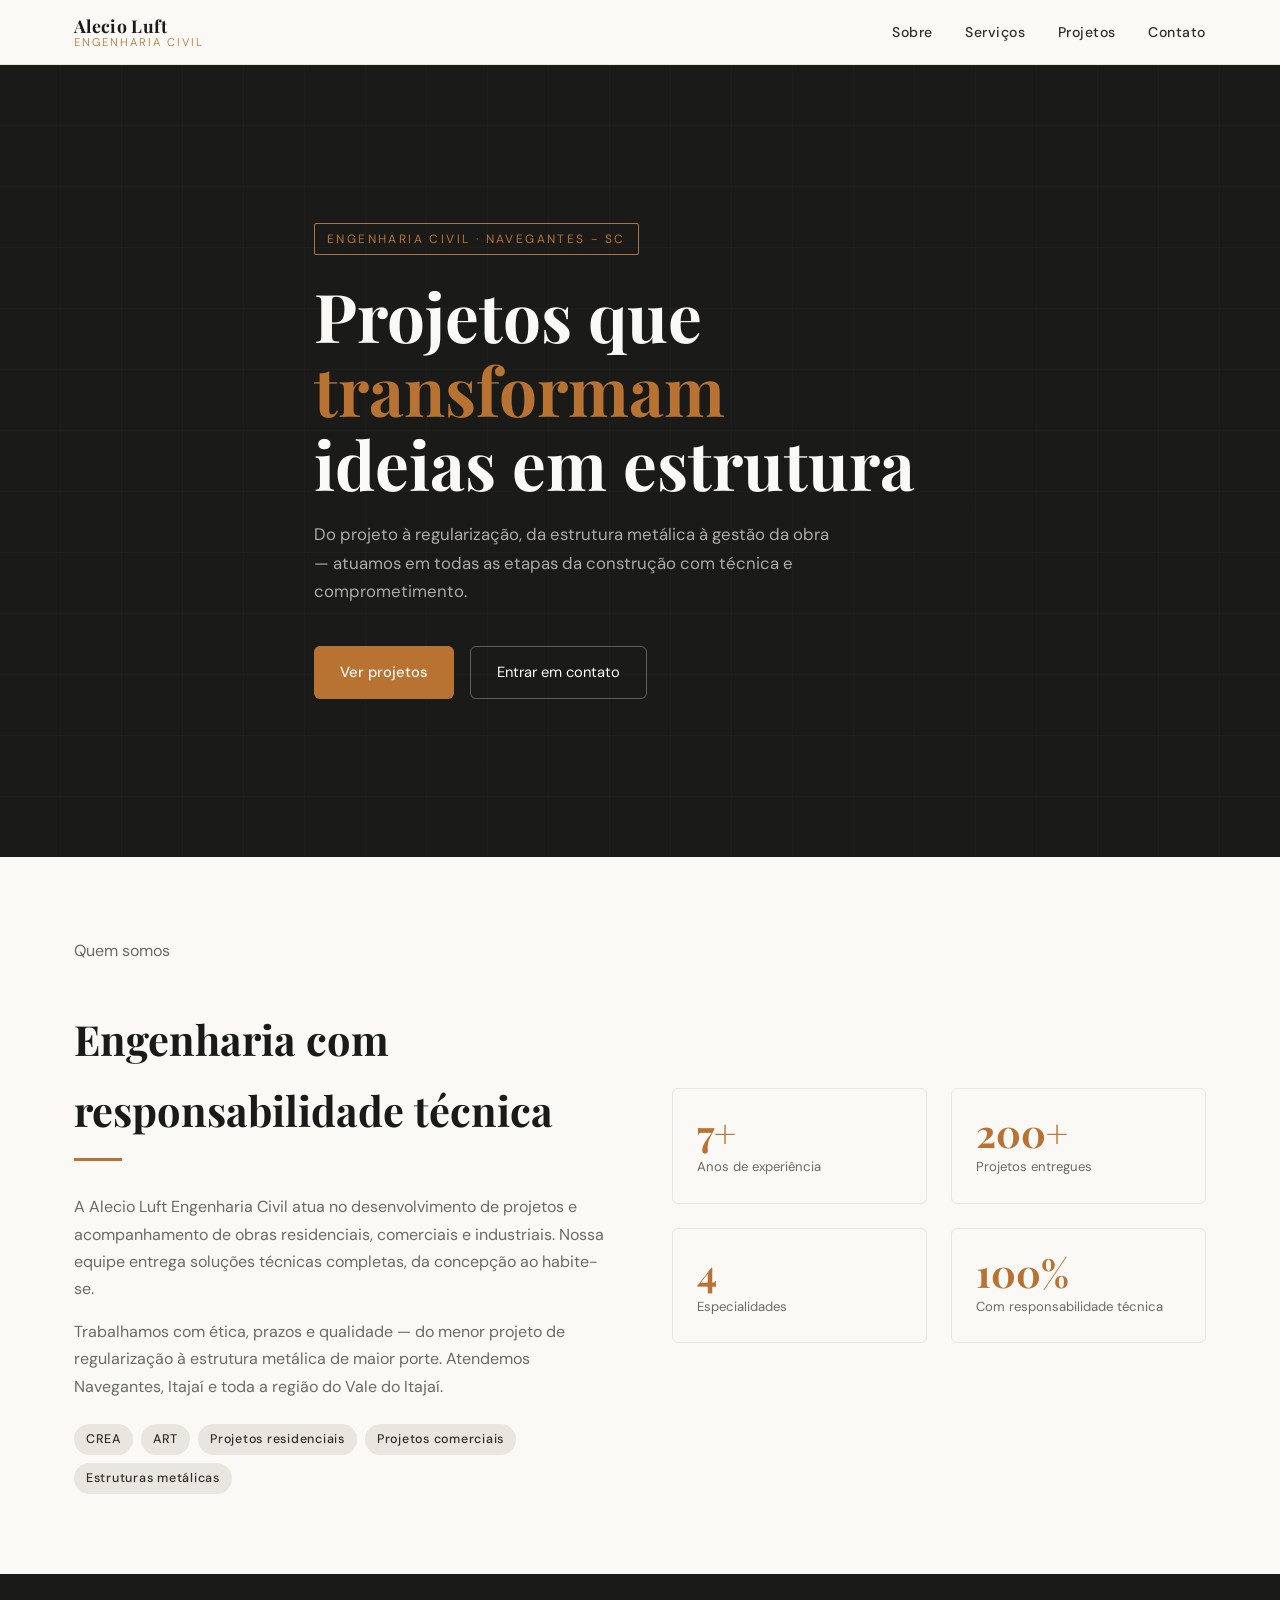
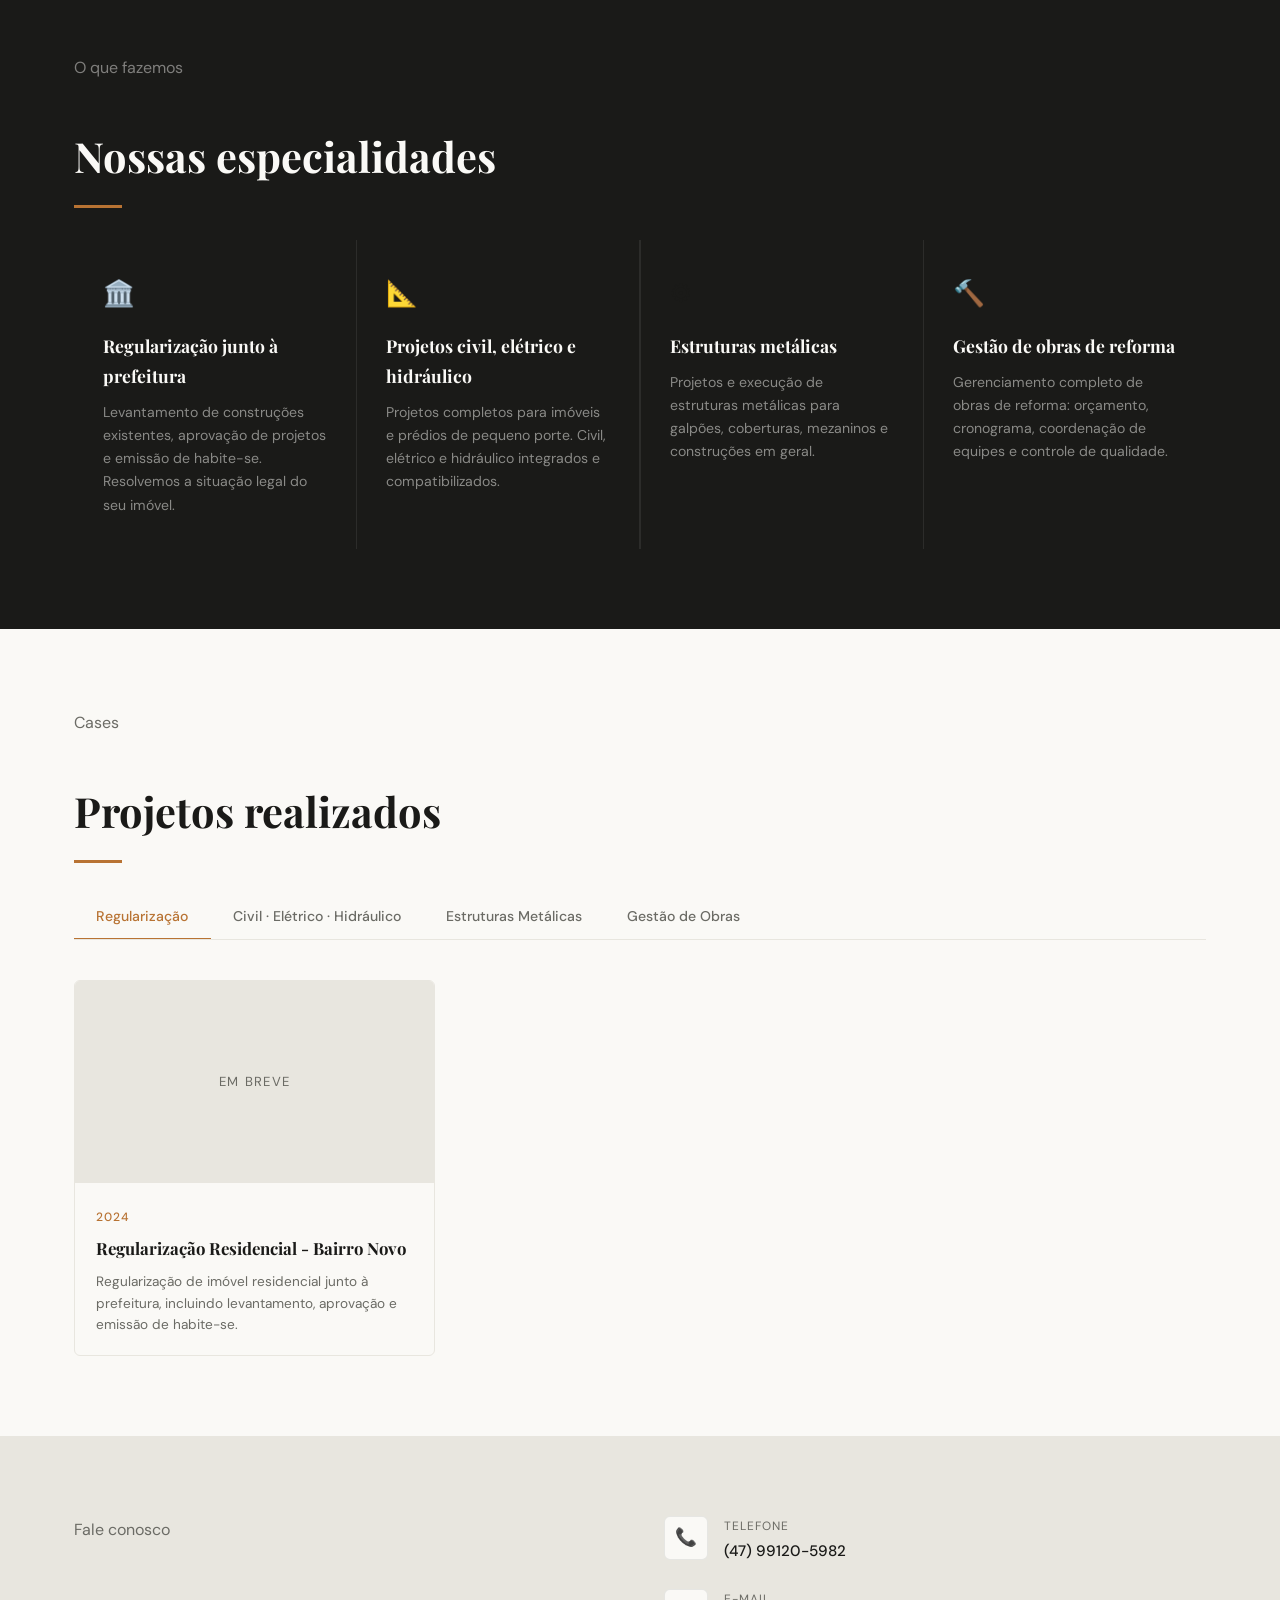
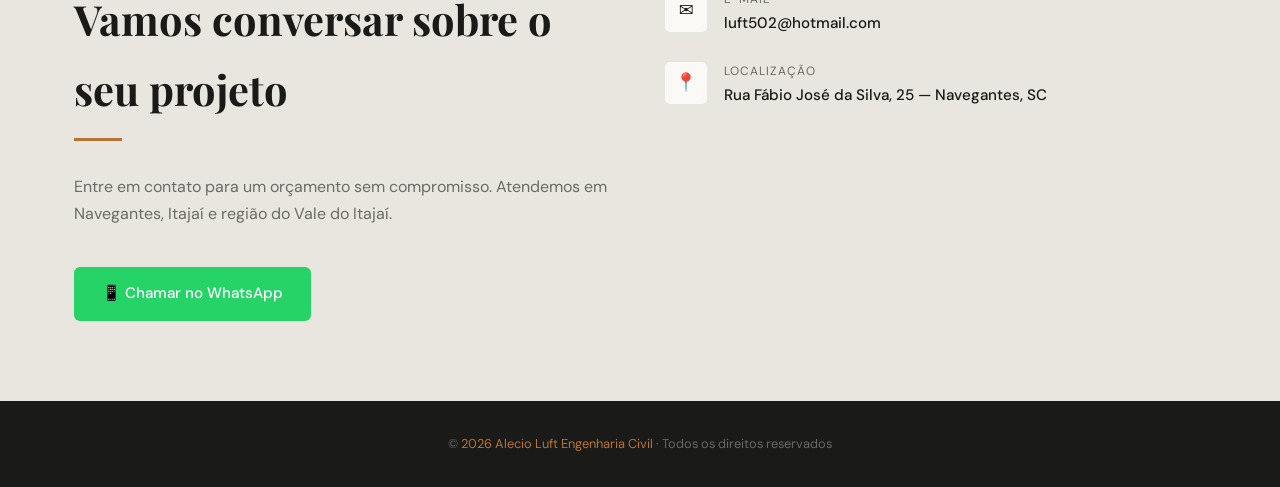
==== index.html @ 8da407b2 "Add files via upload" ====
<!DOCTYPE html>
<html lang="pt-BR">
<head>
  <meta charset="UTF-8" />
  <meta name="viewport" content="width=device-width, initial-scale=1.0" />
  <meta name="description" content="Alecio Luft Engenharia Civil — Projetos civis, elétricos, hidráulicos, estruturas metálicas e regularização junto à prefeitura. Navegantes, Itajaí e Vale do Itajaí." />
  <title>Alecio Luft Engenharia Civil</title>
  <link rel="stylesheet" href="css/estilo.css" />
  <link rel="preconnect" href="https://fonts.googleapis.com" />
  <link rel="preconnect" href="https://fonts.gstatic.com" crossorigin />
</head>
<body>

  <!-- CABEÇALHO -->
  <header>
    <nav class="container">
      <a href="#inicio" class="logo">
        <span class="logo-nome">Alecio Luft</span>
        <span class="logo-subtitulo">Engenharia Civil</span>
      </a>
      <button id="menu-toggle" aria-label="Abrir menu">
        <span></span><span></span><span></span>
      </button>
      <ul id="nav-links">
        <li><a href="#sobre">Sobre</a></li>
        <li><a href="#servicos">Serviços</a></li>
        <li><a href="#projetos">Projetos</a></li>
        <li><a href="#contato">Contato</a></li>
      </ul>
    </nav>
  </header>

  <!-- HERO -->
  <section class="hero" id="inicio">
    <div class="container hero-conteudo">
      <span class="hero-tag">Engenharia Civil · Navegantes - SC</span>
      <h1>
        Projetos que <em>transformam</em><br />ideias em estrutura
      </h1>
      <p class="hero-desc">
        Do projeto à regularização, da estrutura metálica à gestão da obra — 
        atuamos em todas as etapas da construção com técnica e comprometimento.
      </p>
      <div class="hero-ctas">
        <a href="#projetos" class="btn-primario">Ver projetos</a>
        <a href="#contato" class="btn-secundario">Entrar em contato</a>
      </div>
    </div>
  </section>

  <!-- SOBRE -->
  <section class="secao sobre" id="sobre">
    <div class="container">
      <div class="sobre-grid">
        <div>
          <p class="secao-subtitulo">Quem somos</p>
          <h2 class="secao-titulo">Engenharia com responsabilidade técnica</h2>
          <div class="linha-acento"></div>
          <p style="color: #6b6b65; margin-bottom: 1rem;">
            A Alecio Luft Engenharia Civil atua no desenvolvimento de projetos e 
            acompanhamento de obras residenciais, comerciais e industriais. 
            Nossa equipe entrega soluções técnicas completas, da concepção ao habite-se.
          </p>
          <p style="color: #6b6b65;">
            Trabalhamos com ética, prazos e qualidade — do menor projeto de regularização 
            à estrutura metálica de maior porte. Atendemos Navegantes, Itajaí e toda a região do Vale do Itajaí.
          </p>
          <div class="sobre-badges">
            <span class="badge">CREA</span>
            <span class="badge">ART</span>
            <span class="badge">Projetos residenciais</span>
            <span class="badge">Projetos comerciais</span>
            <span class="badge">Estruturas metálicas</span>
          </div>
        </div>
        <div class="sobre-numeros">
          <div class="numero-card">
            <div class="numero">7+</div>
            <div class="label">Anos de experiência</div>
          </div>
          <div class="numero-card">
            <div class="numero">200+</div>
            <div class="label">Projetos entregues</div>
          </div>
          <div class="numero-card">
            <div class="numero">4</div>
            <div class="label">Especialidades</div>
          </div>
          <div class="numero-card">
            <div class="numero">100%</div>
            <div class="label">Com responsabilidade técnica</div>
          </div>
        </div>
      </div>
    </div>
  </section>

  <!-- SERVIÇOS -->
  <section class="secao servicos" id="servicos">
    <div class="container">
      <p class="secao-subtitulo" style="color: rgba(250,249,246,0.45);">O que fazemos</p>
      <h2 class="secao-titulo">Nossas especialidades</h2>
      <div class="linha-acento"></div>
      <div class="servicos-grid">
        <div class="servico-item">
          <div class="servico-icone">🏛️</div>
          <h3>Regularização junto à prefeitura</h3>
          <p>Levantamento de construções existentes, aprovação de projetos e emissão de habite-se. Resolvemos a situação legal do seu imóvel.</p>
        </div>
        <div class="servico-item">
          <div class="servico-icone">📐</div>
          <h3>Projetos civil, elétrico e hidráulico</h3>
          <p>Projetos completos para imóveis e prédios de pequeno porte. Civil, elétrico e hidráulico integrados e compatibilizados.</p>
        </div>
        <div class="servico-item">
          <div class="servico-icone">⚙️</div>
          <h3>Estruturas metálicas</h3>
          <p>Projetos e execução de estruturas metálicas para galpões, coberturas, mezaninos e construções em geral.</p>
        </div>
        <div class="servico-item">
          <div class="servico-icone">🔨</div>
          <h3>Gestão de obras de reforma</h3>
          <p>Gerenciamento completo de obras de reforma: orçamento, cronograma, coordenação de equipes e controle de qualidade.</p>
        </div>
      </div>
    </div>
  </section>

  <!-- PROJETOS -->
  <section class="secao projetos" id="projetos">
    <div class="container">
      <p class="secao-subtitulo">Cases</p>
      <h2 class="secao-titulo">Projetos realizados</h2>
      <div class="linha-acento"></div>

      <!-- ABAS DE NAVEGAÇÃO -->
      <div class="abas-nav" role="tablist">
        <button class="aba-btn ativa" role="tab" onclick="trocarAba('regularizacao', this)">Regularização</button>
        <button class="aba-btn" role="tab" onclick="trocarAba('civil', this)">Civil · Elétrico · Hidráulico</button>
        <button class="aba-btn" role="tab" onclick="trocarAba('metalicas', this)">Estruturas Metálicas</button>
        <button class="aba-btn" role="tab" onclick="trocarAba('obras', this)">Gestão de Obras</button>
      </div>

      <!-- PAINÉIS -->
      <div id="aba-regularizacao" class="projeto-aba ativa">
        <div class="projetos-grid" id="grid-regularizacao"></div>
      </div>
      <div id="aba-civil" class="projeto-aba">
        <div class="projetos-grid" id="grid-civil"></div>
      </div>
      <div id="aba-metalicas" class="projeto-aba">
        <div class="projetos-grid" id="grid-metalicas"></div>
      </div>
      <div id="aba-obras" class="projeto-aba">
        <div class="projetos-grid" id="grid-obras"></div>
      </div>
    </div>
  </section>

  <!-- CONTATO -->
  <section class="secao contato" id="contato">
    <div class="container">
      <div class="contato-grid">
        <div>
          <p class="secao-subtitulo">Fale conosco</p>
          <h2 class="secao-titulo">Vamos conversar sobre o seu projeto</h2>
          <div class="linha-acento"></div>
          <p style="color: #6b6b65; margin-bottom: 1.5rem;">
            Entre em contato para um orçamento sem compromisso. 
            Atendemos em Navegantes, Itajaí e região do Vale do Itajaí.
          </p>
          <a href="#" id="whatsapp-link" target="_blank" rel="noopener" class="btn-whatsapp">
            📱 Chamar no WhatsApp
          </a>
        </div>
        <div>
          <div class="contato-item">
            <div class="contato-icone">📞</div>
            <div>
              <div class="contato-label">Telefone</div>
              <div class="contato-valor" id="tel-display"></div>
            </div>
          </div>
          <div class="contato-item">
            <div class="contato-icone">✉️</div>
            <div>
              <div class="contato-label">E-mail</div>
              <div class="contato-valor" id="email-display"></div>
            </div>
          </div>
          <div class="contato-item">
            <div class="contato-icone">📍</div>
            <div>
              <div class="contato-label">Localização</div>
              <div class="contato-valor">Rua Fábio José da Silva, 25 — Navegantes, SC</div>
            </div>
          </div>
        </div>
      </div>
    </div>
  </section>

  <!-- FOOTER -->
  <footer>
    <div class="container">
      <p>© <span id="ano-atual"></span> <span>Alecio Luft Engenharia Civil</span> · Todos os direitos reservados</p>
    </div>
  </footer>

  <!-- MODAL GALERIA -->
  <div id="modal-galeria" role="dialog" aria-modal="true" aria-label="Galeria de fotos">
    <button id="modal-fechar" aria-label="Fechar galeria">✕</button>
    <div id="galeria-conteudo"></div>
  </div>

  <script>
    document.getElementById('ano-atual').textContent = new Date().getFullYear();

    function trocarAba(id, btn) {
      document.querySelectorAll('.projeto-aba').forEach(p => p.classList.remove('ativa'));
      document.querySelectorAll('.aba-btn').forEach(b => b.classList.remove('ativa'));
      document.getElementById('aba-' + id).classList.add('ativa');
      btn.classList.add('ativa');
    }
  </script>
  <script src="js/projetos.js"></script>
</body>
</html>
---- css/estilo.css ----
/* ================================
   ALECIO LUFT ENGENHARIA CIVIL
   Estilos principais
   ================================ */

@import url('https://fonts.googleapis.com/css2?family=Playfair+Display:wght@400;700&family=DM+Sans:wght@300;400;500&display=swap');

:root {
  --preto: #1a1a18;
  --cinza-escuro: #2e2e2b;
  --cinza-medio: #6b6b65;
  --cinza-claro: #e8e6df;
  --branco: #faf9f6;
  --acento: #b87333; /* cobre — remetendo a estruturas metálicas */
  --acento-escuro: #8a5520;
  --fonte-display: 'Playfair Display', Georgia, serif;
  --fonte-corpo: 'DM Sans', system-ui, sans-serif;
  --raio: 6px;
  --sombra: 0 2px 16px rgba(0,0,0,0.07);
  --transicao: 0.25s ease;
}

*, *::before, *::after { box-sizing: border-box; margin: 0; padding: 0; }

html { scroll-behavior: smooth; font-size: 16px; }

body {
  font-family: var(--fonte-corpo);
  background: var(--branco);
  color: var(--preto);
  line-height: 1.7;
}

img { display: block; max-width: 100%; height: auto; }

a { color: inherit; text-decoration: none; }

/* ---- UTILITÁRIOS ---- */
.container {
  max-width: 1180px;
  margin: 0 auto;
  padding: 0 1.5rem;
}

.secao {
  padding: 5rem 0;
}

.secao-titulo {
  font-family: var(--fonte-display);
  font-size: clamp(1.8rem, 4vw, 2.6rem);
  font-weight: 700;
  color: var(--preto);
  margin-bottom: 0.4rem;
}

.secao-subtitulo {
  font-size: 1rem;
  color: var(--cinza-medio);
  margin-bottom: 2.5rem;
}

.linha-acento {
  width: 48px;
  height: 3px;
  background: var(--acento);
  margin: 0.8rem 0 2rem;
}

/* ---- HEADER / NAV ---- */
header {
  position: sticky;
  top: 0;
  z-index: 100;
  background: rgba(250, 249, 246, 0.95);
  backdrop-filter: blur(8px);
  border-bottom: 1px solid var(--cinza-claro);
}

nav {
  display: flex;
  align-items: center;
  justify-content: space-between;
  height: 64px;
}

.logo {
  display: flex;
  flex-direction: column;
  line-height: 1.1;
}

.logo-nome {
  font-family: var(--fonte-display);
  font-size: 1.1rem;
  font-weight: 700;
  letter-spacing: 0.02em;
  color: var(--preto);
}

.logo-subtitulo {
  font-size: 0.7rem;
  font-weight: 300;
  letter-spacing: 0.18em;
  text-transform: uppercase;
  color: var(--acento);
}

#nav-links {
  display: flex;
  gap: 2rem;
  list-style: none;
}

#nav-links a {
  font-size: 0.88rem;
  font-weight: 500;
  letter-spacing: 0.04em;
  color: var(--cinza-escuro);
  transition: color var(--transicao);
}

#nav-links a:hover { color: var(--acento); }

#menu-toggle {
  display: none;
  background: none;
  border: none;
  cursor: pointer;
  padding: 4px;
  flex-direction: column;
  gap: 5px;
}

#menu-toggle span {
  display: block;
  width: 24px;
  height: 2px;
  background: var(--preto);
  transition: var(--transicao);
}

/* ---- HERO ---- */
.hero {
  min-height: 88vh;
  display: flex;
  align-items: center;
  background: var(--preto);
  position: relative;
  overflow: hidden;
}

.hero::before {
  content: '';
  position: absolute;
  inset: 0;
  background: 
    repeating-linear-gradient(
      90deg,
      transparent,
      transparent 60px,
      rgba(255,255,255,0.015) 60px,
      rgba(255,255,255,0.015) 61px
    ),
    repeating-linear-gradient(
      0deg,
      transparent,
      transparent 60px,
      rgba(255,255,255,0.015) 60px,
      rgba(255,255,255,0.015) 61px
    );
}

.hero-conteudo {
  position: relative;
  z-index: 1;
  max-width: 700px;
}

.hero-tag {
  display: inline-block;
  font-size: 0.75rem;
  letter-spacing: 0.2em;
  text-transform: uppercase;
  color: var(--acento);
  border: 1px solid var(--acento);
  padding: 5px 12px;
  border-radius: 2px;
  margin-bottom: 1.5rem;
}

.hero h1 {
  font-family: var(--fonte-display);
  font-size: clamp(2.4rem, 6vw, 4.2rem);
  font-weight: 700;
  color: var(--branco);
  line-height: 1.1;
  margin-bottom: 1.2rem;
}

.hero h1 em {
  font-style: normal;
  color: var(--acento);
}

.hero-desc {
  font-size: 1.05rem;
  color: rgba(250, 249, 246, 0.65);
  margin-bottom: 2.5rem;
  max-width: 520px;
}

.hero-ctas {
  display: flex;
  gap: 1rem;
  flex-wrap: wrap;
}

.btn-primario {
  display: inline-flex;
  align-items: center;
  gap: 8px;
  background: var(--acento);
  color: var(--branco);
  padding: 13px 26px;
  border-radius: var(--raio);
  font-weight: 500;
  font-size: 0.92rem;
  transition: background var(--transicao);
  cursor: pointer;
  border: none;
}

.btn-primario:hover { background: var(--acento-escuro); }

.btn-secundario {
  display: inline-flex;
  align-items: center;
  gap: 8px;
  background: transparent;
  color: var(--branco);
  padding: 13px 26px;
  border: 1px solid rgba(255,255,255,0.3);
  border-radius: var(--raio);
  font-weight: 400;
  font-size: 0.92rem;
  transition: border-color var(--transicao), background var(--transicao);
}

.btn-secundario:hover {
  border-color: rgba(255,255,255,0.6);
  background: rgba(255,255,255,0.06);
}

/* ---- SOBRE ---- */
.sobre {
  background: var(--branco);
}

.sobre-grid {
  display: grid;
  grid-template-columns: 1fr 1fr;
  gap: 4rem;
  align-items: center;
}

.sobre-badges {
  display: flex;
  flex-wrap: wrap;
  gap: 0.5rem;
  margin-top: 1.5rem;
}

.badge {
  font-size: 0.78rem;
  font-weight: 500;
  letter-spacing: 0.06em;
  background: var(--cinza-claro);
  color: var(--cinza-escuro);
  padding: 5px 12px;
  border-radius: 20px;
}

.sobre-numeros {
  display: grid;
  grid-template-columns: 1fr 1fr;
  gap: 1.5rem;
}

.numero-card {
  padding: 1.5rem;
  border: 1px solid var(--cinza-claro);
  border-radius: var(--raio);
}

.numero-card .numero {
  font-family: var(--fonte-display);
  font-size: 2.4rem;
  font-weight: 700;
  color: var(--acento);
  line-height: 1;
}

.numero-card .label {
  font-size: 0.82rem;
  color: var(--cinza-medio);
  margin-top: 0.3rem;
}

/* ---- SERVIÇOS ---- */
.servicos {
  background: var(--preto);
}

.servicos .secao-titulo { color: var(--branco); }
.servicos .secao-subtitulo { color: rgba(250,249,246,0.5); }

.servicos-grid {
  display: grid;
  grid-template-columns: repeat(auto-fit, minmax(240px, 1fr));
  gap: 1.5px;
  background: rgba(255,255,255,0.08);
}

.servico-item {
  background: var(--preto);
  padding: 2rem 1.8rem;
  transition: background var(--transicao);
  cursor: default;
}

.servico-item:hover { background: var(--cinza-escuro); }

.servico-icone {
  font-size: 1.6rem;
  margin-bottom: 1rem;
}

.servico-item h3 {
  font-family: var(--fonte-display);
  font-size: 1.1rem;
  color: var(--branco);
  margin-bottom: 0.6rem;
}

.servico-item p {
  font-size: 0.88rem;
  color: rgba(250,249,246,0.5);
  line-height: 1.65;
}

/* ---- PROJETOS ---- */
.projetos {
  background: var(--branco);
}

.projeto-aba {
  display: none;
}

.projeto-aba.ativa {
  display: block;
}

.abas-nav {
  display: flex;
  gap: 0;
  border-bottom: 1px solid var(--cinza-claro);
  margin-bottom: 2.5rem;
  overflow-x: auto;
  -webkit-overflow-scrolling: touch;
}

.aba-btn {
  background: none;
  border: none;
  border-bottom: 2px solid transparent;
  margin-bottom: -1px;
  padding: 0.8rem 1.4rem;
  font-family: var(--fonte-corpo);
  font-size: 0.88rem;
  font-weight: 500;
  color: var(--cinza-medio);
  cursor: pointer;
  white-space: nowrap;
  transition: color var(--transicao), border-color var(--transicao);
}

.aba-btn:hover { color: var(--preto); }
.aba-btn.ativa { color: var(--acento); border-bottom-color: var(--acento); }

.projetos-grid {
  display: grid;
  grid-template-columns: repeat(auto-fill, minmax(300px, 1fr));
  gap: 1.5rem;
}

.card-projeto {
  border: 1px solid var(--cinza-claro);
  border-radius: var(--raio);
  overflow: hidden;
  background: var(--branco);
  transition: box-shadow var(--transicao), transform var(--transicao);
}

.card-projeto:hover {
  box-shadow: var(--sombra);
  transform: translateY(-2px);
}

.midia-container {
  position: relative;
  width: 100%;
  aspect-ratio: 16/9;
  overflow: hidden;
  background: var(--cinza-claro);
  cursor: pointer;
}

.midia-container img {
  width: 100%;
  height: 100%;
  object-fit: cover;
  transition: transform 0.4s ease;
}

.midia-container:hover img { transform: scale(1.04); }

.midia-container iframe {
  width: 100%;
  height: 100%;
  border: none;
}

.overlay-galeria {
  position: absolute;
  inset: 0;
  background: rgba(26,26,24,0.5);
  display: flex;
  align-items: center;
  justify-content: center;
  color: white;
  font-size: 0.85rem;
  font-weight: 500;
  letter-spacing: 0.08em;
  opacity: 0;
  transition: opacity var(--transicao);
}

.midia-container:hover .overlay-galeria { opacity: 1; }

.badge-fotos {
  position: absolute;
  bottom: 10px;
  right: 10px;
  background: rgba(0,0,0,0.6);
  color: white;
  font-size: 0.75rem;
  padding: 3px 8px;
  border-radius: 20px;
}

.midia-placeholder {
  width: 100%;
  aspect-ratio: 16/9;
  background: var(--cinza-claro);
  display: flex;
  align-items: center;
  justify-content: center;
  color: var(--cinza-medio);
  font-size: 0.82rem;
  letter-spacing: 0.1em;
  text-transform: uppercase;
}

.card-info {
  padding: 1.2rem 1.3rem;
}

.card-ano {
  font-size: 0.75rem;
  color: var(--acento);
  font-weight: 500;
  letter-spacing: 0.1em;
}

.card-info h3 {
  font-family: var(--fonte-display);
  font-size: 1.05rem;
  margin: 0.3rem 0 0.5rem;
  color: var(--preto);
}

.card-info p {
  font-size: 0.85rem;
  color: var(--cinza-medio);
  line-height: 1.6;
}

.sem-projetos {
  color: var(--cinza-medio);
  font-size: 0.9rem;
  grid-column: 1/-1;
  padding: 2rem 0;
}

/* ---- MODAL GALERIA ---- */
#modal-galeria {
  display: none;
  position: fixed;
  inset: 0;
  background: rgba(0,0,0,0.92);
  z-index: 1000;
  overflow-y: auto;
  padding: 2rem 1rem;
}

#modal-galeria.ativo { display: flex; flex-direction: column; align-items: center; gap: 1rem; }

#modal-fechar {
  position: fixed;
  top: 1rem;
  right: 1.5rem;
  background: none;
  border: 1px solid rgba(255,255,255,0.3);
  color: white;
  width: 40px;
  height: 40px;
  border-radius: 50%;
  font-size: 1.2rem;
  cursor: pointer;
  display: flex;
  align-items: center;
  justify-content: center;
  transition: background var(--transicao);
}

#modal-fechar:hover { background: rgba(255,255,255,0.1); }

#galeria-conteudo img {
  max-width: 860px;
  width: 100%;
  border-radius: 4px;
}

/* ---- CONTATO ---- */
.contato {
  background: var(--cinza-claro);
}

.contato-grid {
  display: grid;
  grid-template-columns: 1fr 1fr;
  gap: 3rem;
  align-items: start;
}

.contato-item {
  display: flex;
  align-items: flex-start;
  gap: 1rem;
  margin-bottom: 1.5rem;
}

.contato-icone {
  width: 44px;
  height: 44px;
  background: var(--branco);
  border-radius: var(--raio);
  display: flex;
  align-items: center;
  justify-content: center;
  font-size: 1.1rem;
  flex-shrink: 0;
  border: 1px solid rgba(0,0,0,0.08);
}

.contato-label {
  font-size: 0.75rem;
  letter-spacing: 0.08em;
  text-transform: uppercase;
  color: var(--cinza-medio);
  margin-bottom: 2px;
}

.contato-valor {
  font-size: 0.95rem;
  font-weight: 500;
  color: var(--preto);
}

.btn-whatsapp {
  display: inline-flex;
  align-items: center;
  gap: 10px;
  background: #25d366;
  color: white;
  padding: 14px 28px;
  border-radius: var(--raio);
  font-weight: 500;
  font-size: 0.95rem;
  transition: background var(--transicao);
  margin-top: 1rem;
}

.btn-whatsapp:hover { background: #1da851; }

/* ---- FOOTER ---- */
footer {
  background: var(--preto);
  padding: 2rem 0;
  text-align: center;
}

footer p {
  font-size: 0.8rem;
  color: rgba(250,249,246,0.35);
}

footer span { color: var(--acento); }

/* ---- RESPONSIVO ---- */
@media (max-width: 768px) {
  #menu-toggle { display: flex; }

  #nav-links {
    display: none;
    position: absolute;
    top: 64px;
    left: 0;
    right: 0;
    background: var(--branco);
    flex-direction: column;
    gap: 0;
    border-bottom: 1px solid var(--cinza-claro);
    box-shadow: 0 8px 24px rgba(0,0,0,0.08);
  }

  #nav-links.aberto { display: flex; }

  #nav-links li { border-bottom: 1px solid var(--cinza-claro); }

  #nav-links a {
    display: block;
    padding: 0.9rem 1.5rem;
  }

  .sobre-grid,
  .contato-grid {
    grid-template-columns: 1fr;
    gap: 2rem;
  }

  .sobre-numeros {
    grid-template-columns: 1fr 1fr;
  }

  .projetos-grid {
    grid-template-columns: 1fr;
  }

  .secao { padding: 3.5rem 0; }
}

@media (max-width: 480px) {
  .hero-ctas { flex-direction: column; }
  .btn-primario, .btn-secundario { width: 100%; justify-content: center; }
  .abas-nav { gap: 0; }
  .aba-btn { padding: 0.8rem 1rem; font-size: 0.82rem; }
}
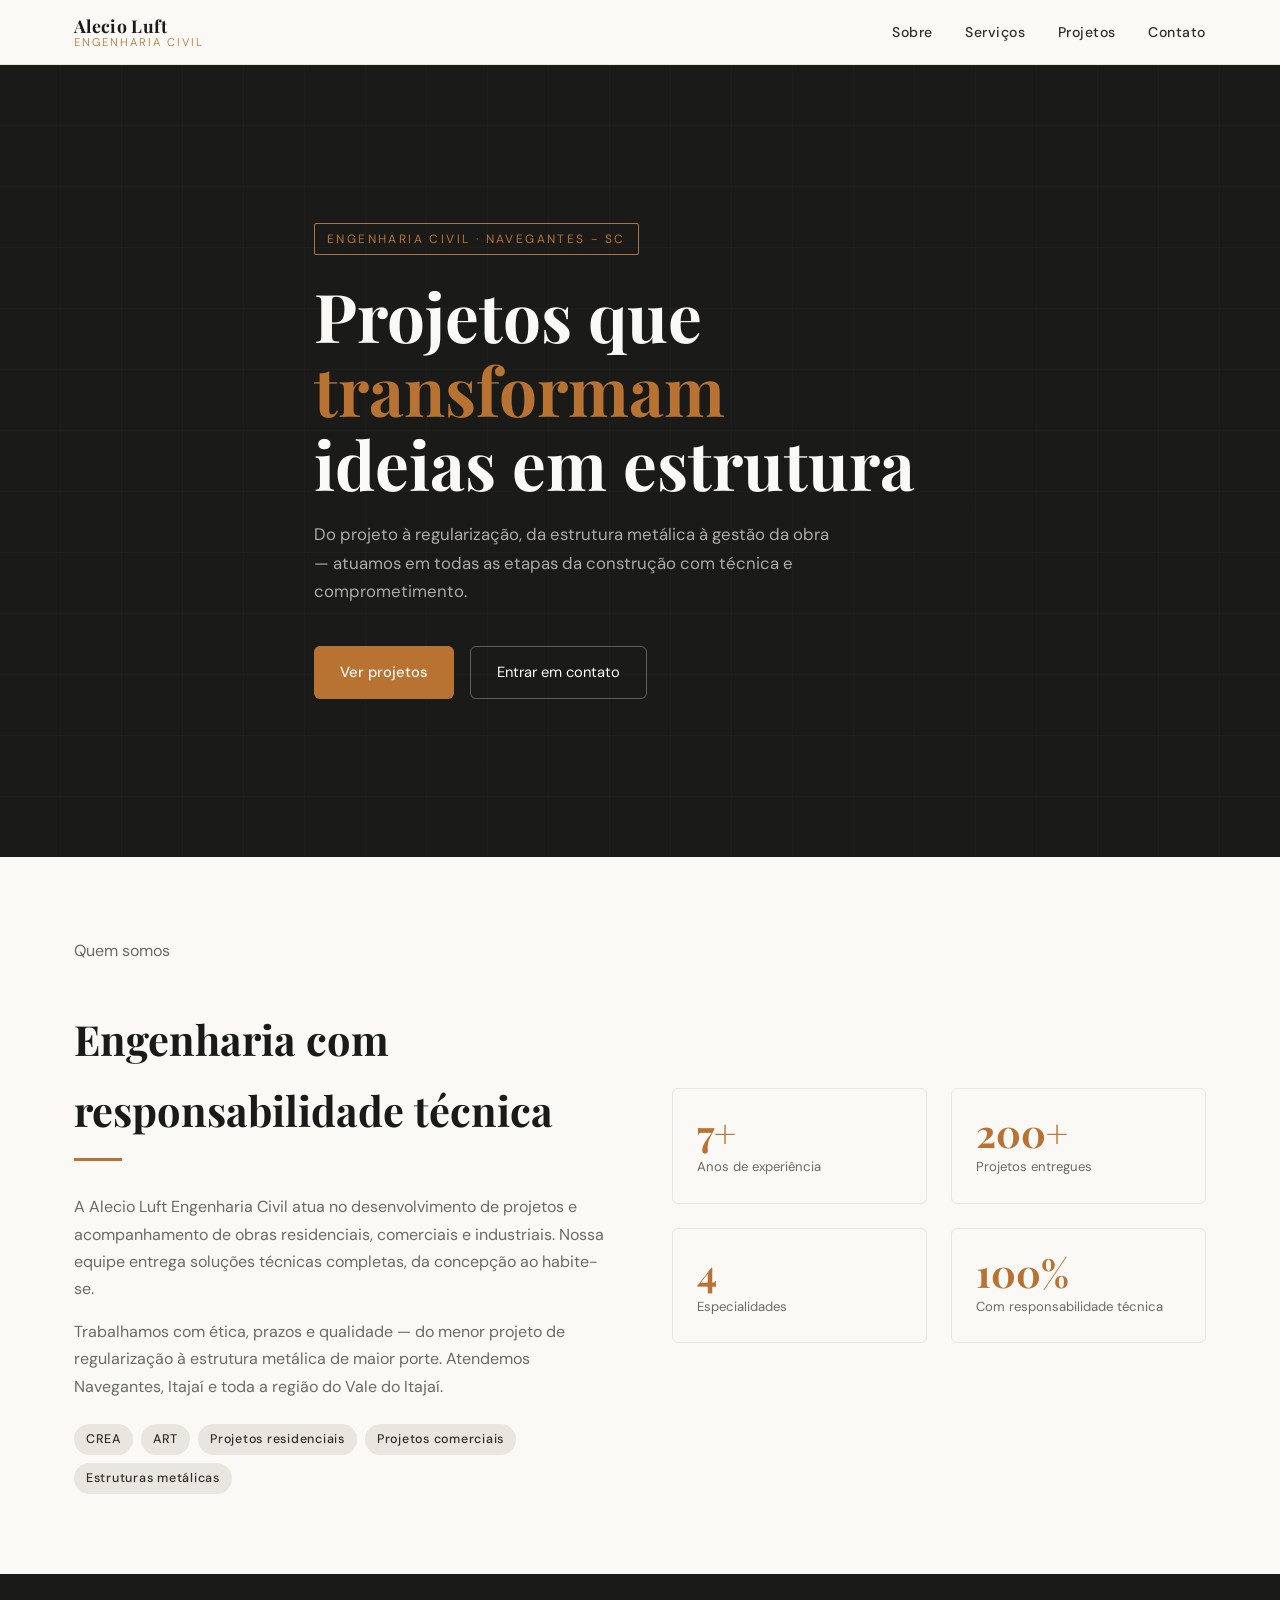
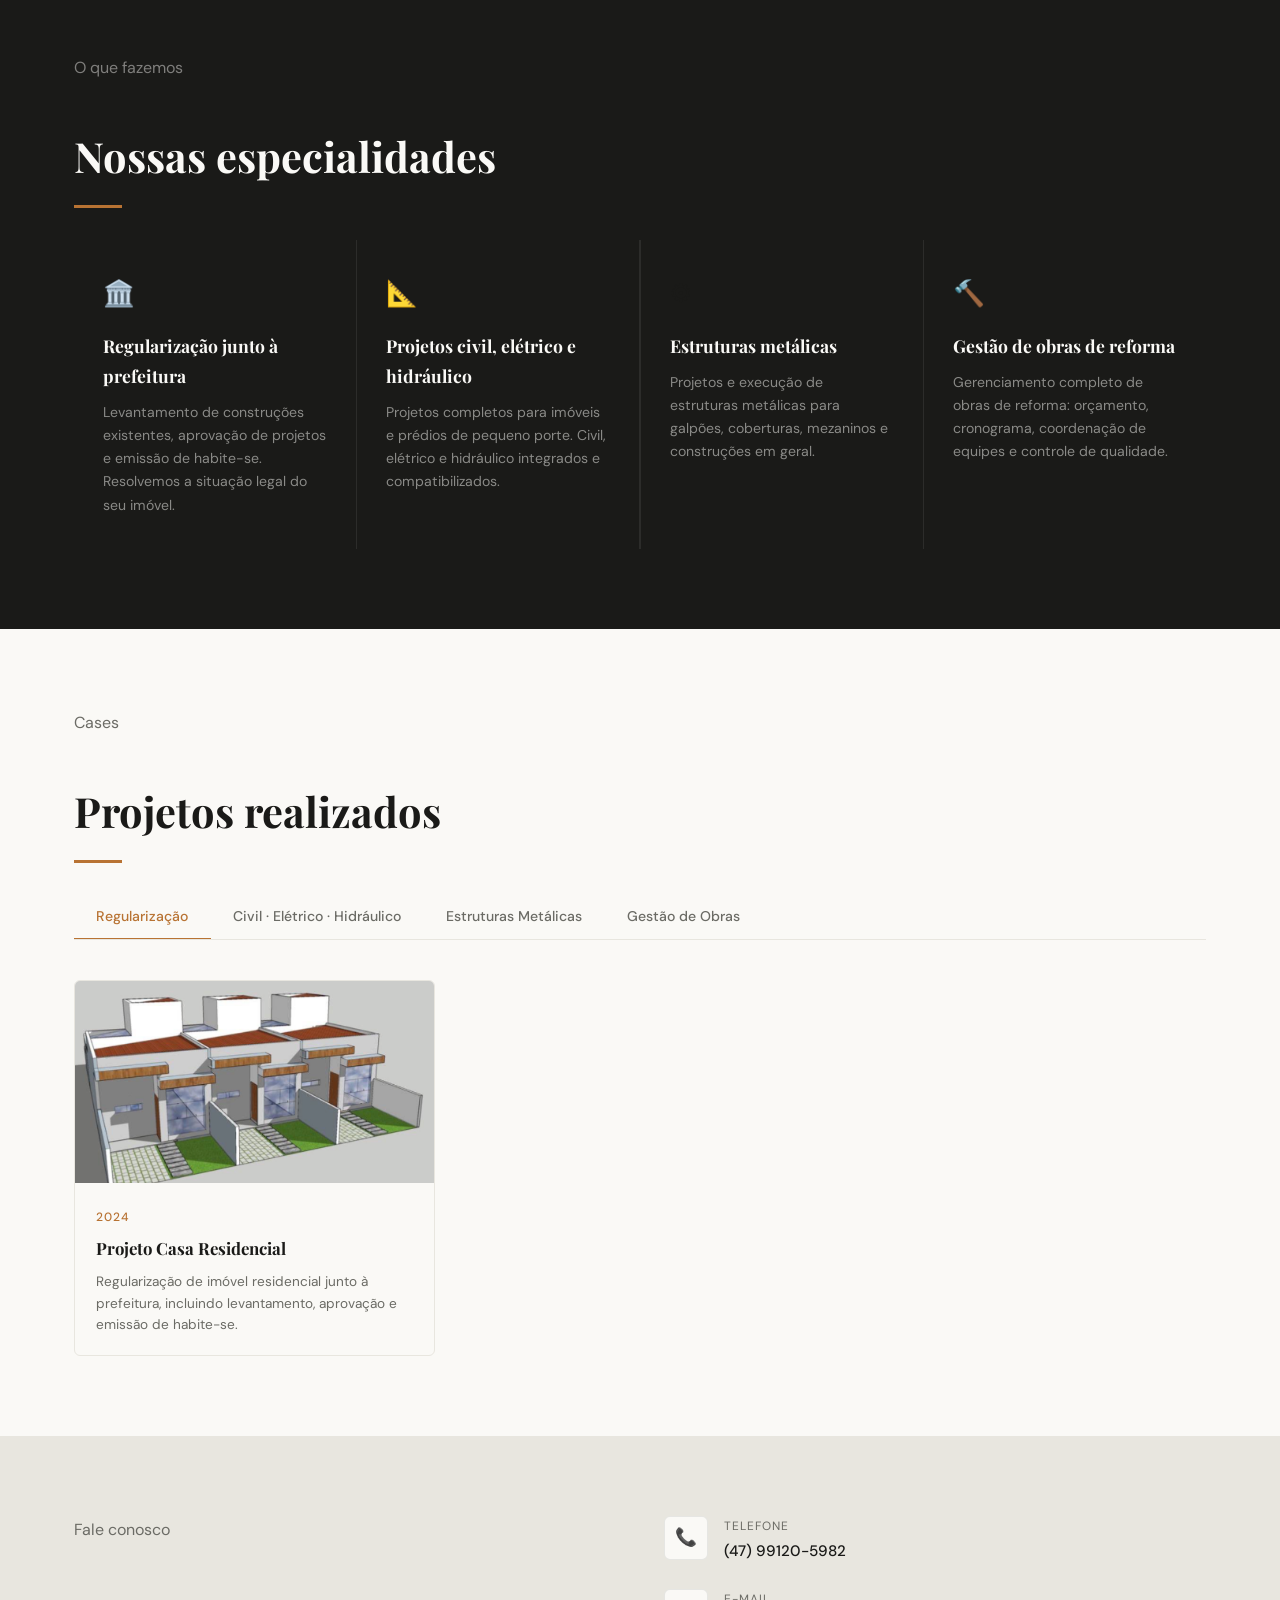
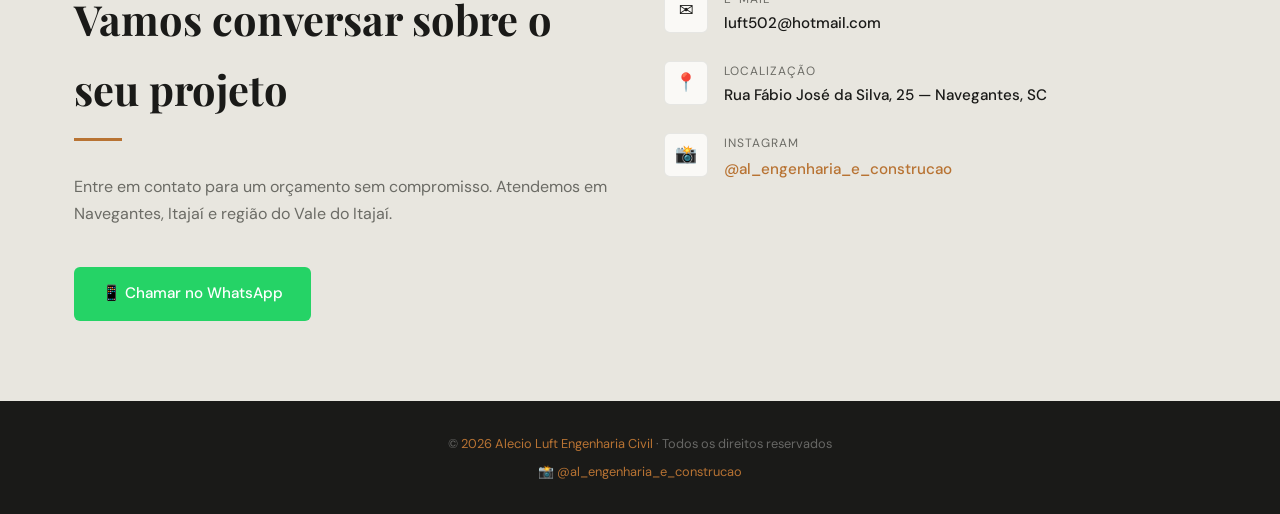
==== commit 65c5b552: "Update index.html" ====
--- a/index.html
+++ b/index.html
@@ -195,6 +195,13 @@
               <div class="contato-valor">Rua Fábio José da Silva, 25 — Navegantes, SC</div>
             </div>
           </div>
+          <div class="contato-item">
+            <div class="contato-icone">📸</div>
+            <div>
+              <div class="contato-label">Instagram</div>
+              <a href="https://www.instagram.com/al_engenharia_e_construcao" target="_blank" rel="noopener" class="contato-valor" style="color: #b87333;">@al_engenharia_e_construcao</a>
+            </div>
+          </div>
         </div>
       </div>
     </div>
@@ -204,6 +211,9 @@
   <footer>
     <div class="container">
       <p>© <span id="ano-atual"></span> <span>Alecio Luft Engenharia Civil</span> · Todos os direitos reservados</p>
+      <p style="margin-top: 6px;">
+        <a href="https://www.instagram.com/al_engenharia_e_construcao" target="_blank" rel="noopener" style="color: #b87333; font-size: 0.8rem;">📸 @al_engenharia_e_construcao</a>
+      </p>
     </div>
   </footer>
 
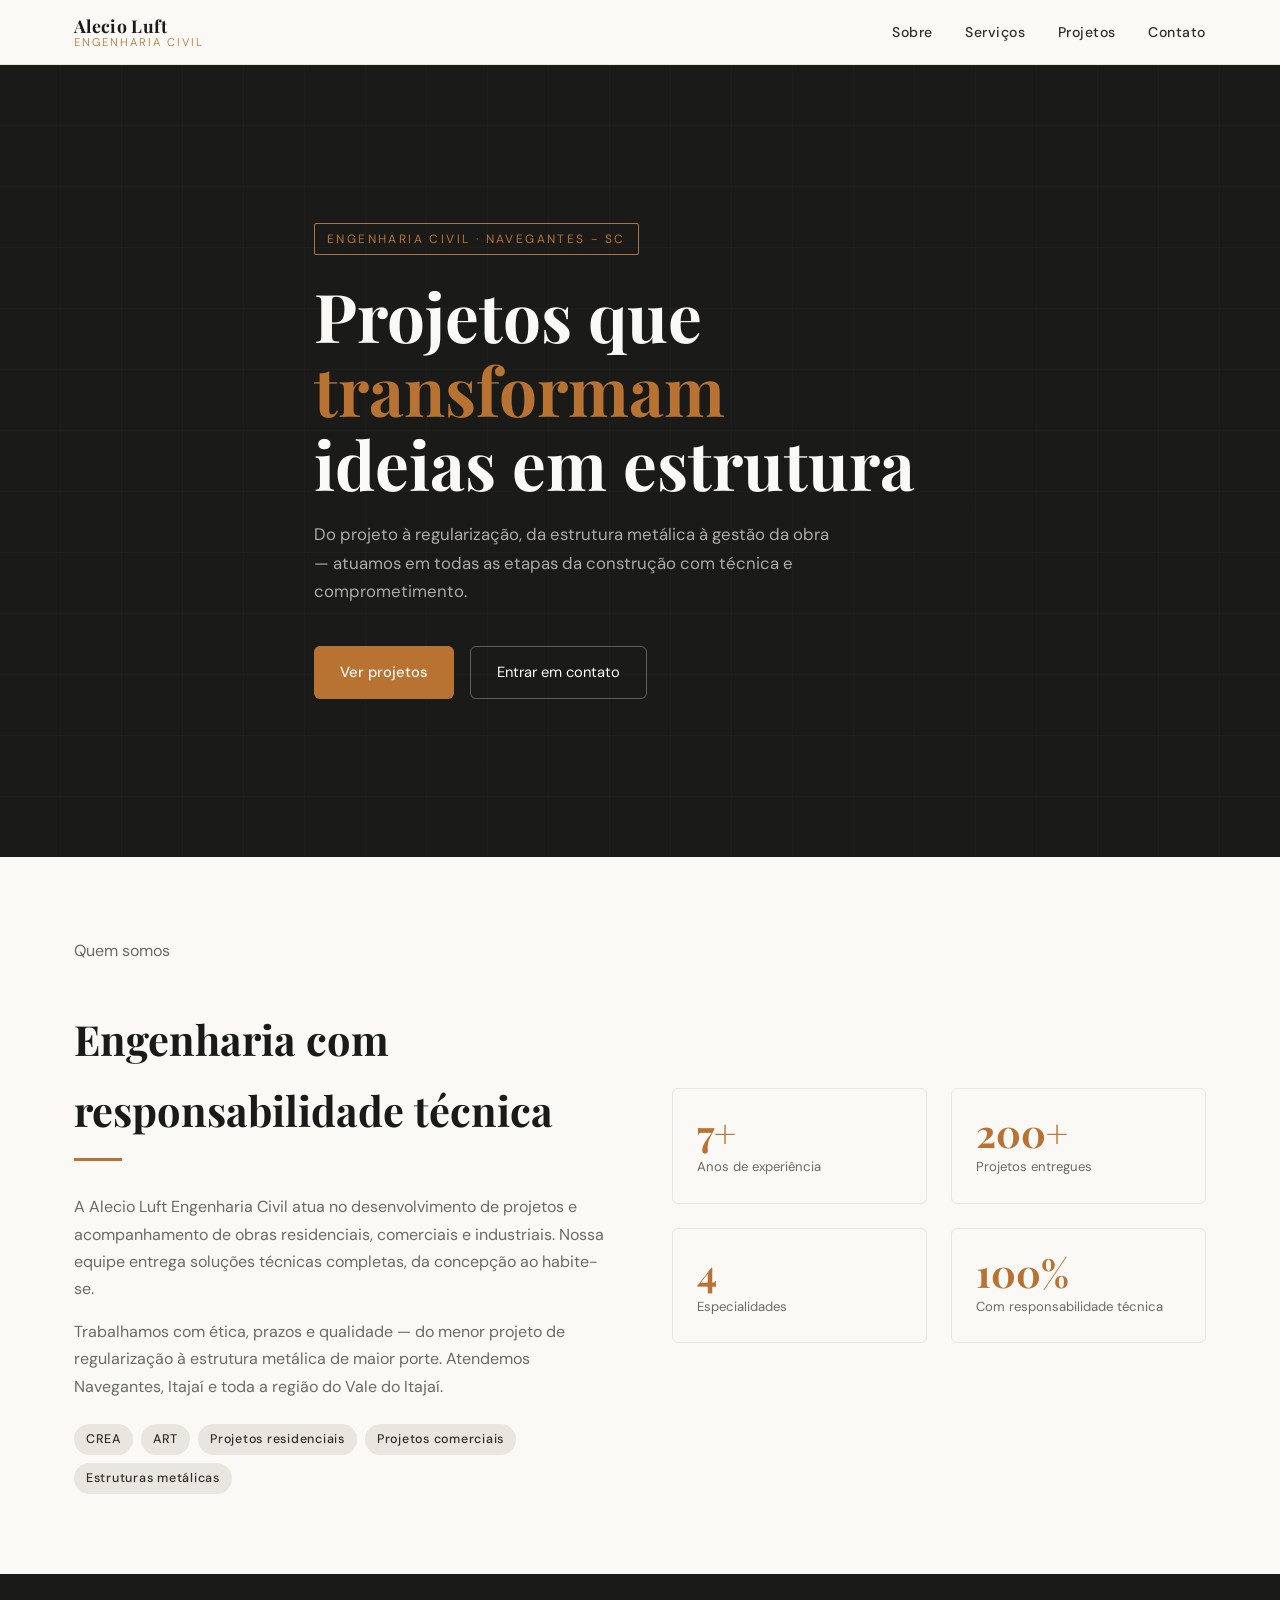
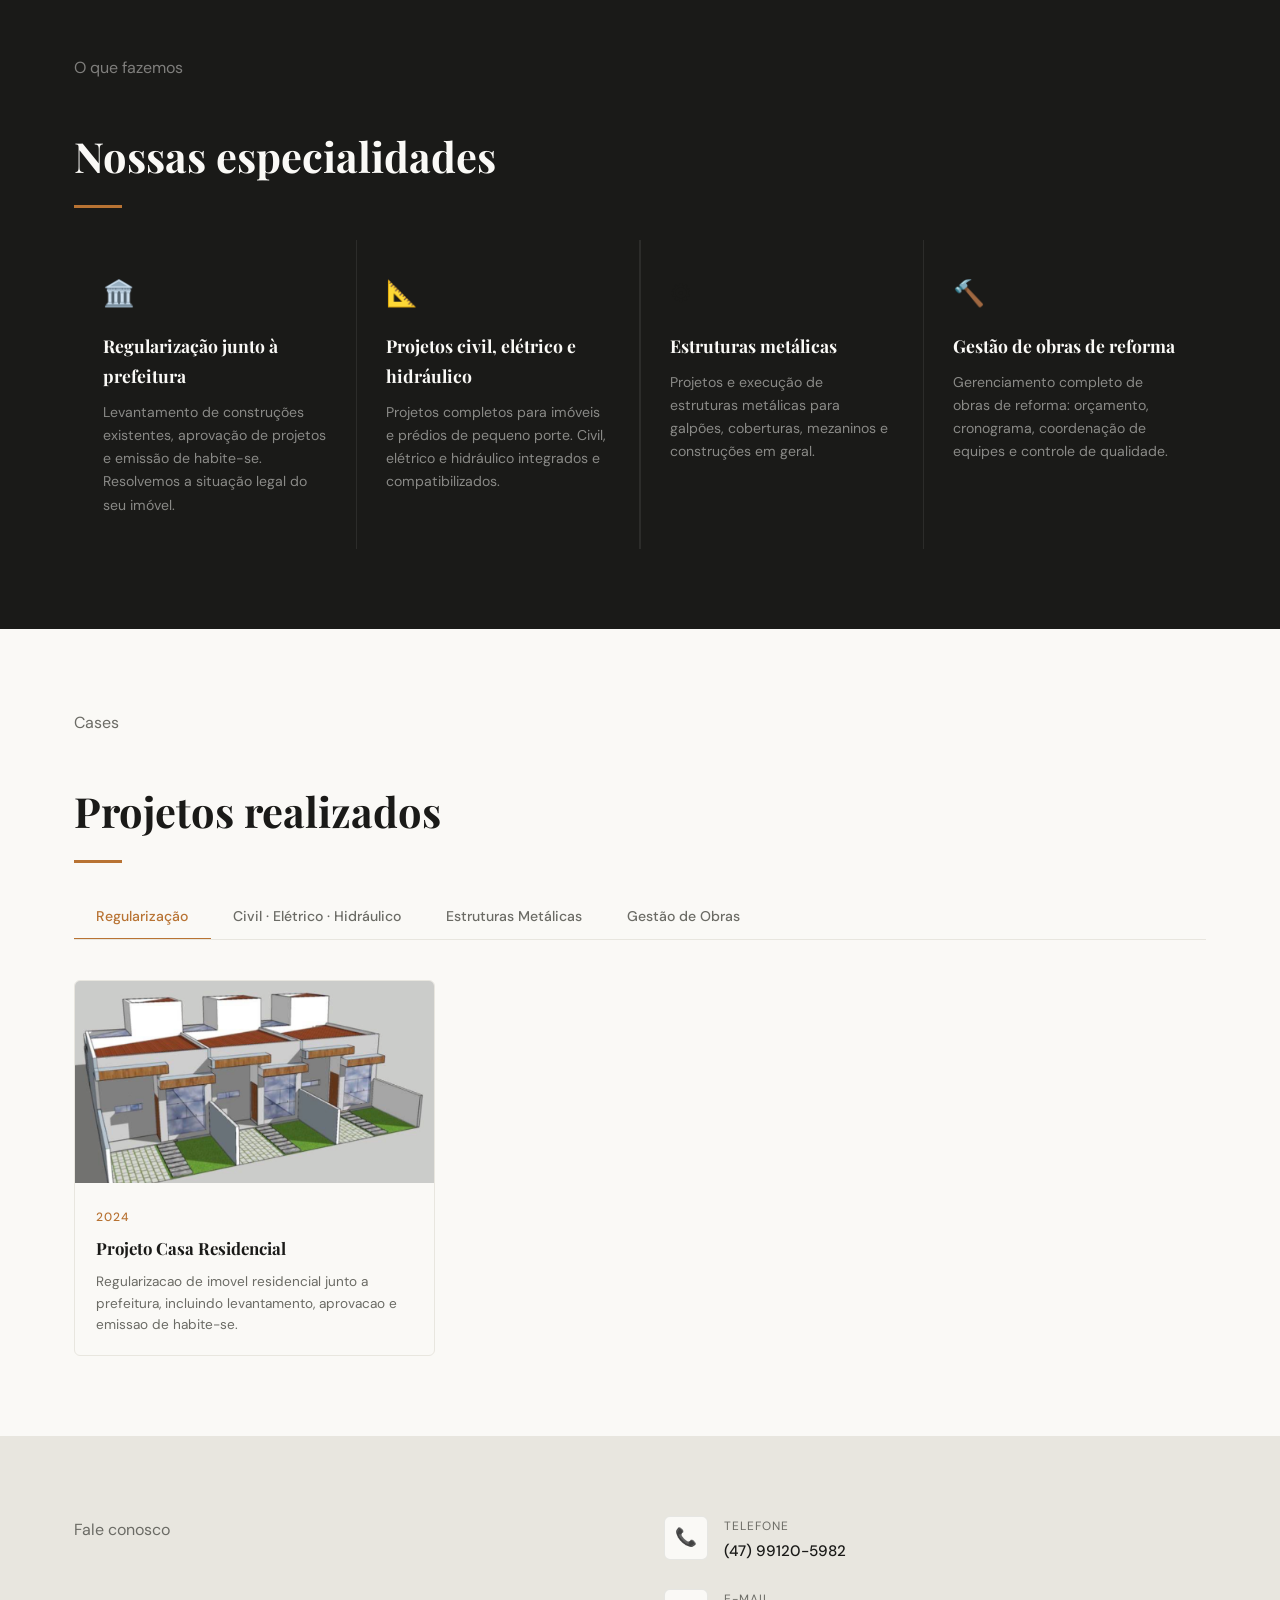
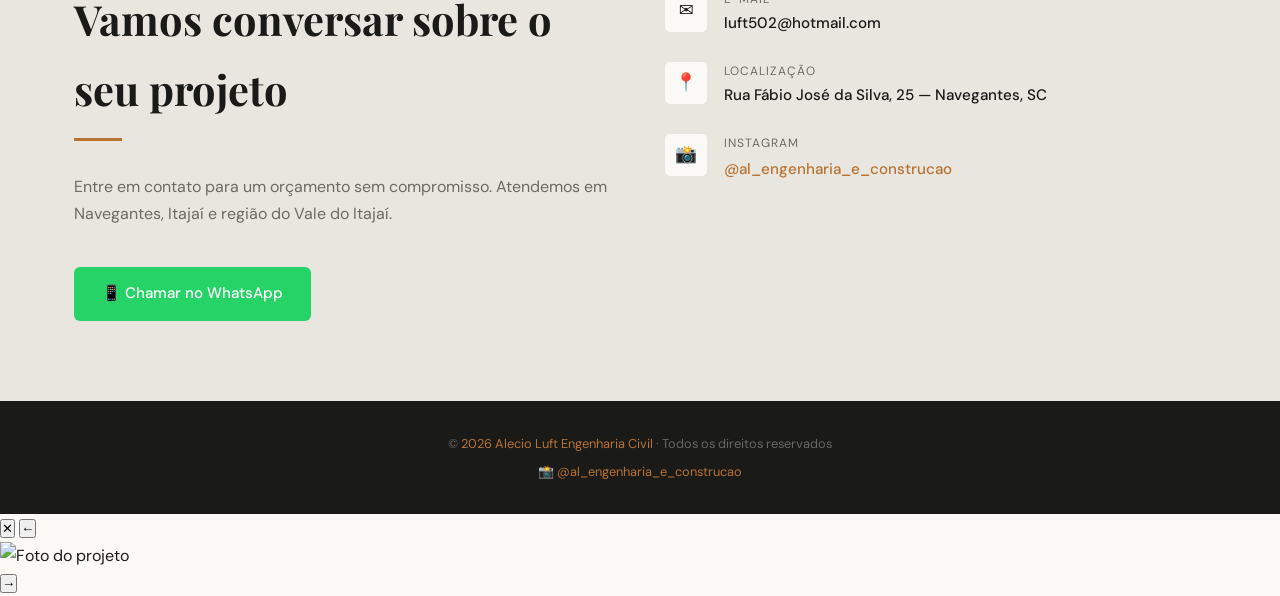
==== commit a5ee1fc7: "Update index.html" ====
--- a/index.html
+++ b/index.html
@@ -217,10 +217,15 @@
     </div>
   </footer>
 
-  <!-- MODAL GALERIA -->
-  <div id="modal-galeria" role="dialog" aria-modal="true" aria-label="Galeria de fotos">
-    <button id="modal-fechar" aria-label="Fechar galeria">✕</button>
-    <div id="galeria-conteudo"></div>
+  <!-- LIGHTBOX -->
+  <div id="lightbox" role="dialog" aria-modal="true" aria-label="Galeria de fotos">
+    <button id="lb-fechar" aria-label="Fechar">&#x2715;</button>
+    <button id="lb-prev" aria-label="Foto anterior">&#8592;</button>
+    <div id="lb-img-wrap">
+      <img id="lb-img" src="" alt="Foto do projeto" />
+    </div>
+    <button id="lb-next" aria-label="Proxima foto">&#8594;</button>
+    <div id="lb-counter"></div>
   </div>
 
   <script>
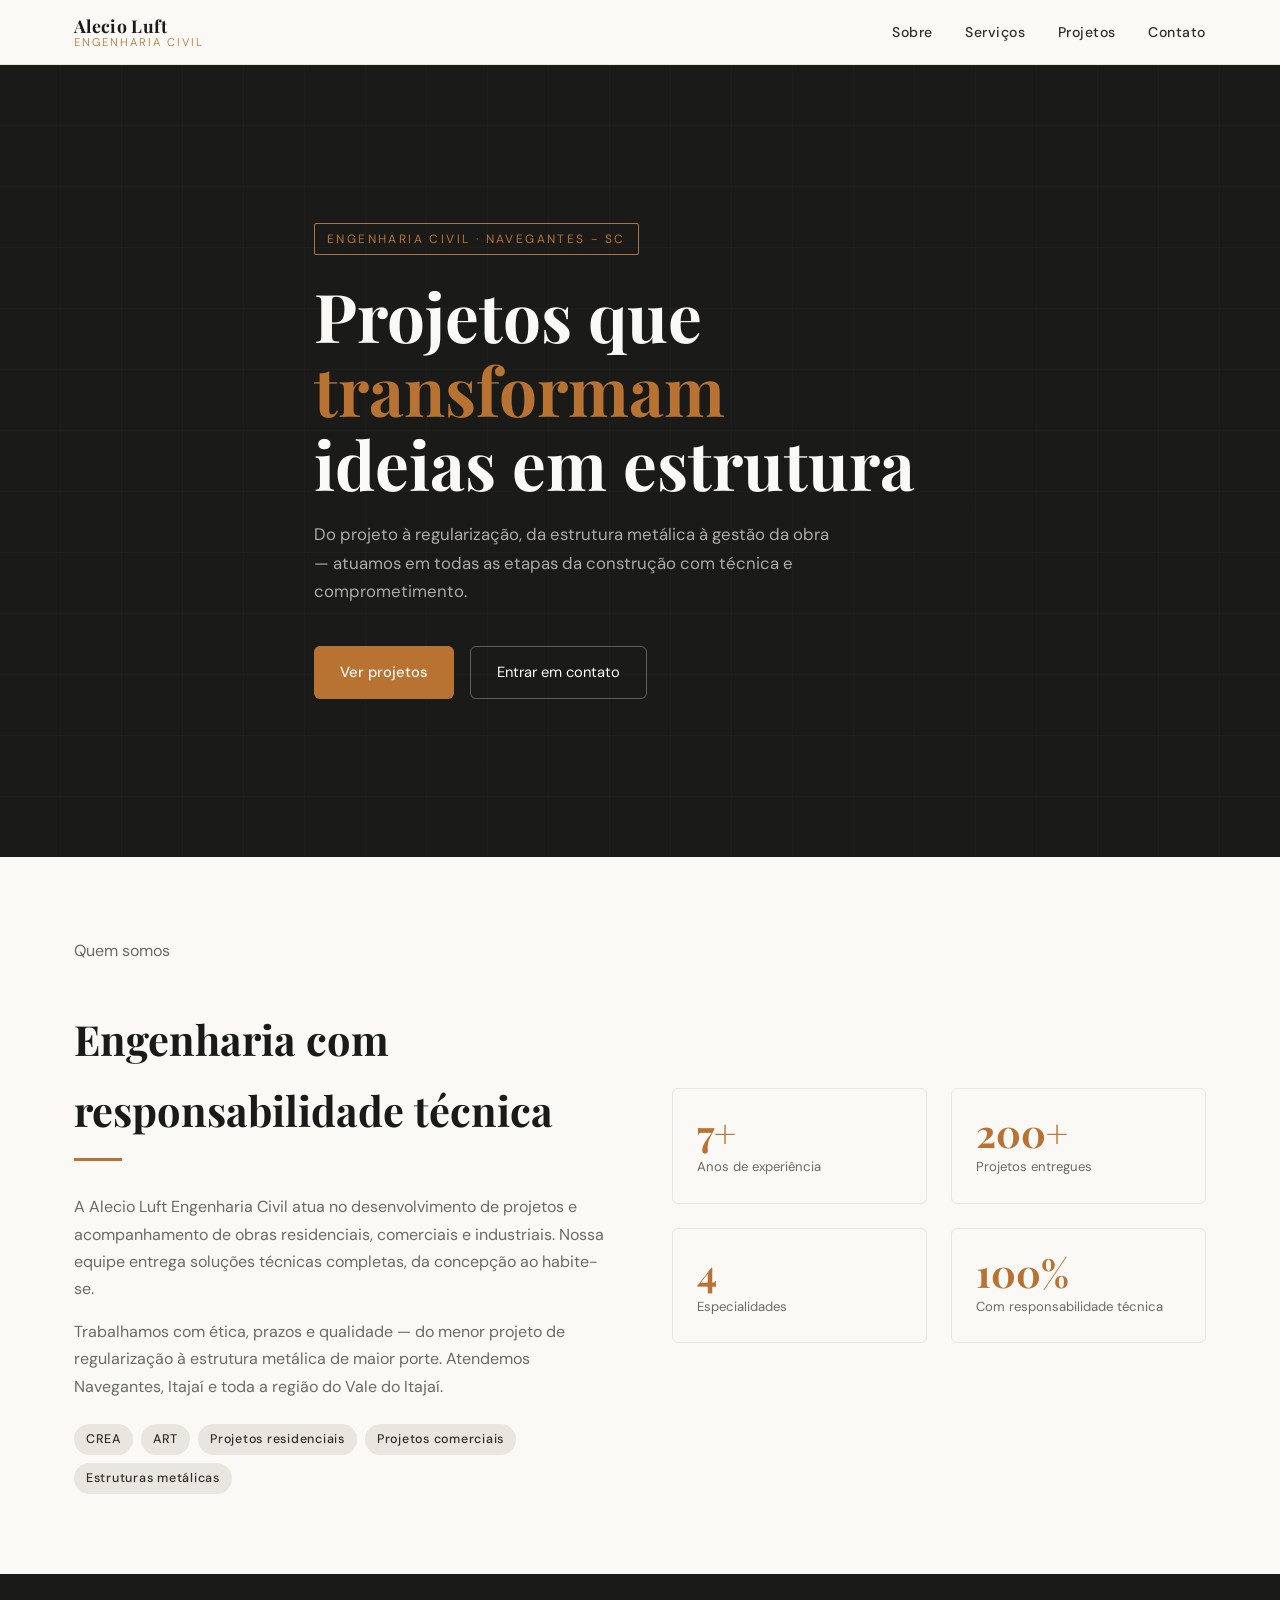
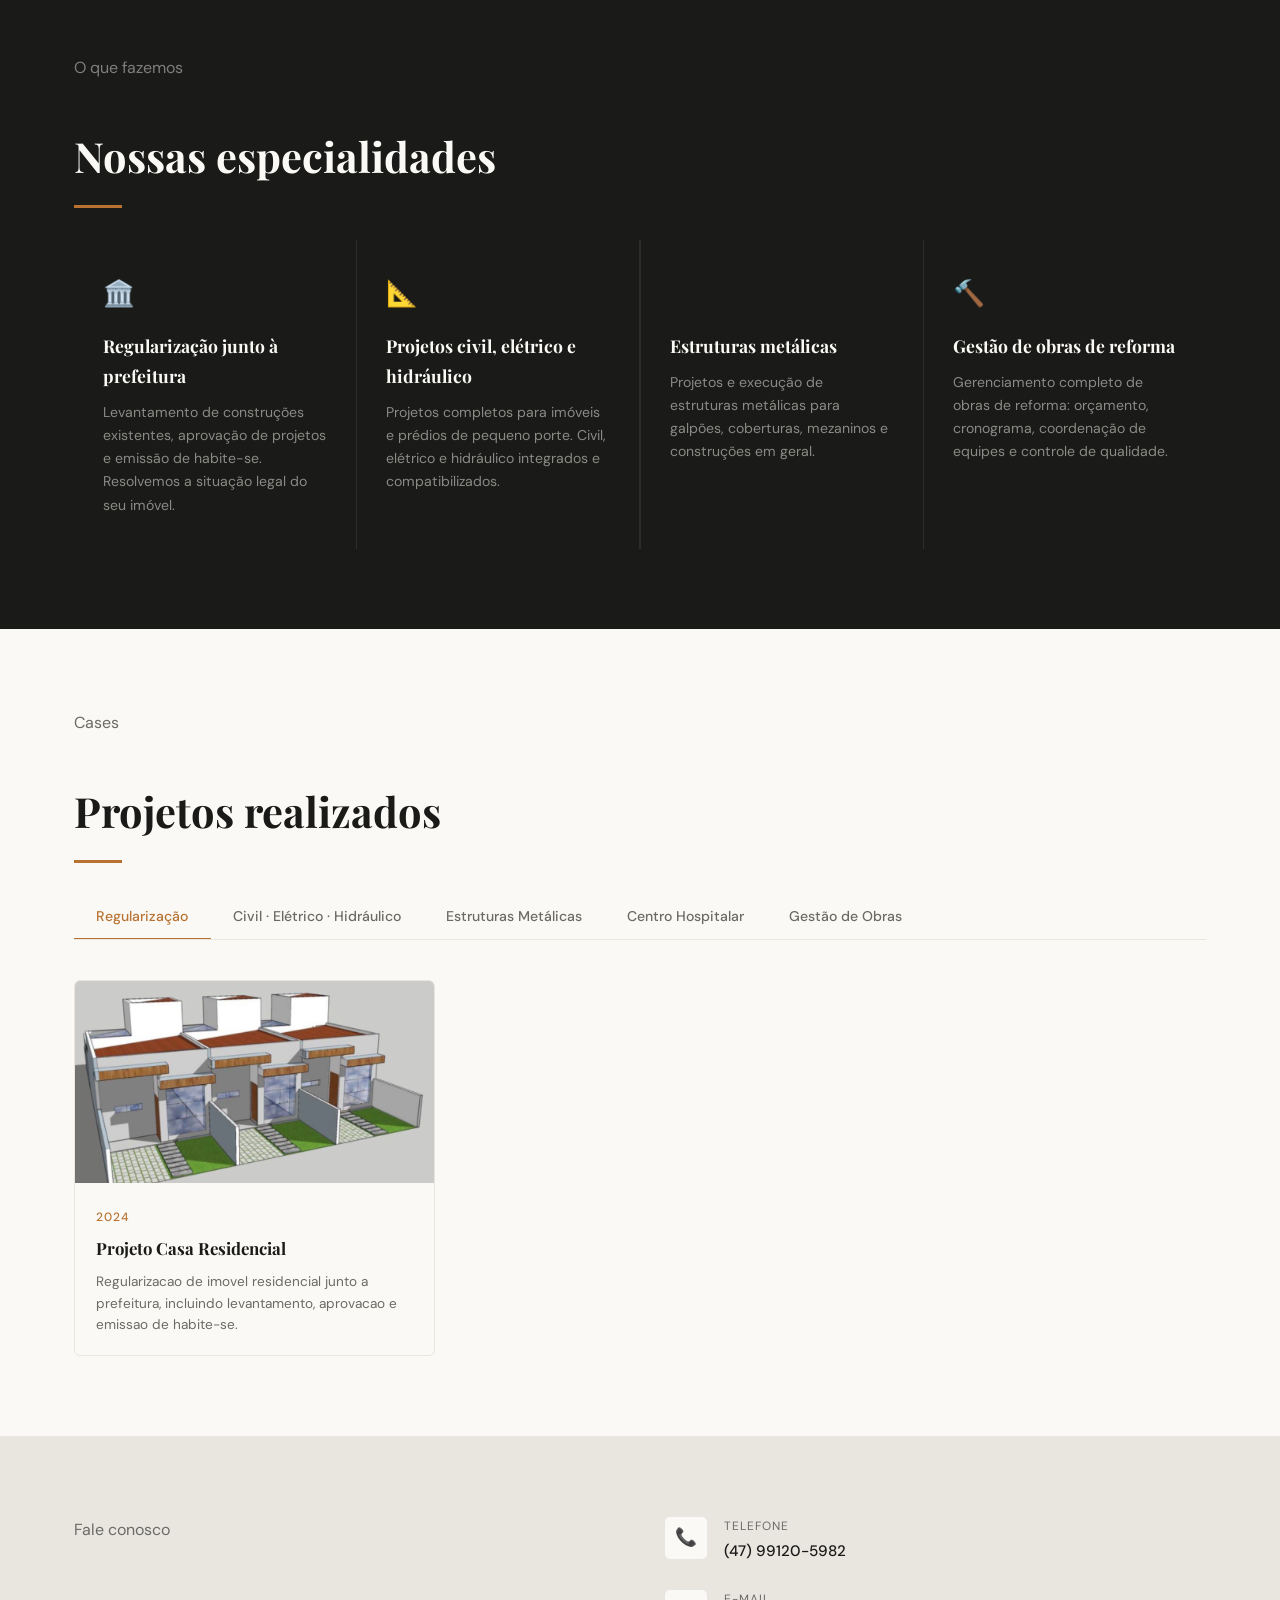
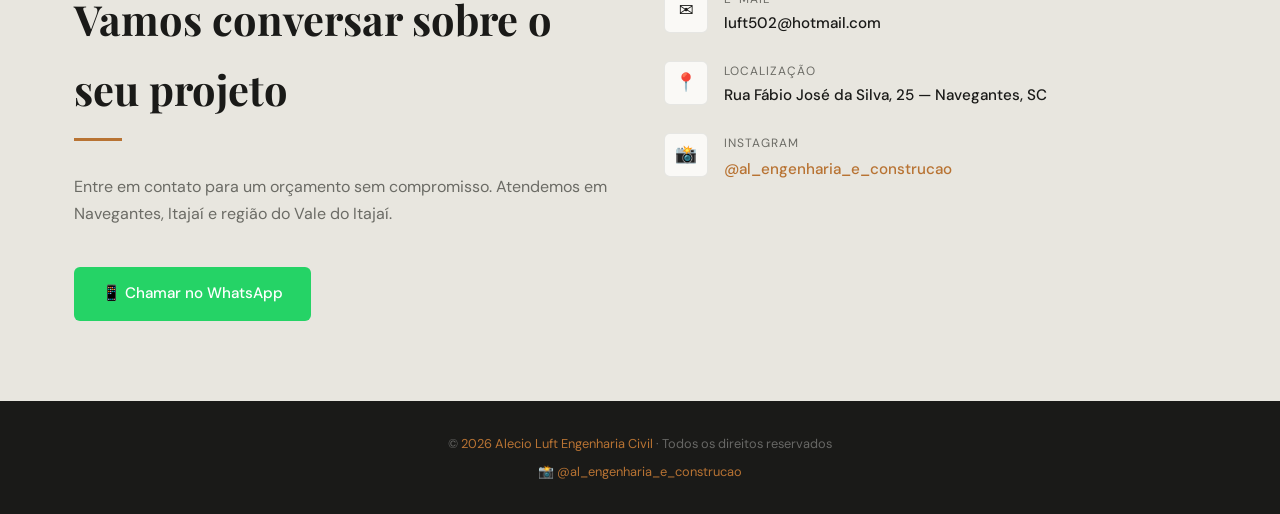
==== commit 673556f0: "Update index.html" ====
--- a/index.html
+++ b/index.html
@@ -138,6 +138,7 @@
         <button class="aba-btn ativa" role="tab" onclick="trocarAba('regularizacao', this)">Regularização</button>
         <button class="aba-btn" role="tab" onclick="trocarAba('civil', this)">Civil · Elétrico · Hidráulico</button>
         <button class="aba-btn" role="tab" onclick="trocarAba('metalicas', this)">Estruturas Metálicas</button>
+        <button class="aba-btn" role="tab" onclick="trocarAba('hospitalar', this)">Centro Hospitalar</button>
         <button class="aba-btn" role="tab" onclick="trocarAba('obras', this)">Gestão de Obras</button>
       </div>
 
@@ -150,6 +151,9 @@
       </div>
       <div id="aba-metalicas" class="projeto-aba">
         <div class="projetos-grid" id="grid-metalicas"></div>
+      </div>
+      <div id="aba-hospitalar" class="projeto-aba">
+        <div class="projetos-grid" id="grid-hospitalar"></div>
       </div>
       <div id="aba-obras" class="projeto-aba">
         <div class="projetos-grid" id="grid-obras"></div>
--- a/css/estilo.css
+++ b/css/estilo.css
@@ -668,3 +668,99 @@
   .abas-nav { gap: 0; }
   .aba-btn { padding: 0.8rem 1rem; font-size: 0.82rem; }
 }
+
+/* ---- LIGHTBOX ---- */
+#lightbox {
+  display: none;
+  position: fixed;
+  inset: 0;
+  background: rgba(0,0,0,0.95);
+  z-index: 1000;
+  align-items: center;
+  justify-content: center;
+}
+
+#lightbox.ativo {
+  display: flex;
+}
+
+#lb-img-wrap {
+  display: flex;
+  align-items: center;
+  justify-content: center;
+  max-width: calc(100vw - 140px);
+  max-height: 90vh;
+  cursor: default;
+}
+
+#lb-img {
+  max-width: 100%;
+  max-height: 90vh;
+  object-fit: contain;
+  border-radius: 4px;
+  display: block;
+}
+
+#lb-fechar {
+  position: fixed;
+  top: 1.2rem;
+  right: 1.5rem;
+  background: rgba(255,255,255,0.1);
+  border: 1px solid rgba(255,255,255,0.25);
+  color: white;
+  width: 44px;
+  height: 44px;
+  border-radius: 50%;
+  font-size: 1.1rem;
+  cursor: pointer;
+  display: flex;
+  align-items: center;
+  justify-content: center;
+  transition: background 0.2s;
+  z-index: 10;
+}
+
+#lb-fechar:hover { background: rgba(255,255,255,0.2); }
+
+#lb-prev,
+#lb-next {
+  position: fixed;
+  top: 50%;
+  transform: translateY(-50%);
+  background: rgba(255,255,255,0.1);
+  border: 1px solid rgba(255,255,255,0.25);
+  color: white;
+  width: 52px;
+  height: 52px;
+  border-radius: 50%;
+  font-size: 1.4rem;
+  cursor: pointer;
+  display: flex;
+  align-items: center;
+  justify-content: center;
+  transition: background 0.2s, transform 0.2s;
+  z-index: 10;
+}
+
+#lb-prev { left: 1.2rem; }
+#lb-next { right: 1.2rem; }
+
+#lb-prev:hover { background: rgba(255,255,255,0.2); transform: translateY(-50%) scale(1.08); }
+#lb-next:hover { background: rgba(255,255,255,0.2); transform: translateY(-50%) scale(1.08); }
+
+#lb-counter {
+  position: fixed;
+  bottom: 1.5rem;
+  left: 50%;
+  transform: translateX(-50%);
+  color: rgba(255,255,255,0.6);
+  font-size: 0.85rem;
+  letter-spacing: 0.1em;
+  font-family: var(--fonte-corpo);
+}
+
+@media (max-width: 600px) {
+  #lb-img-wrap { max-width: calc(100vw - 100px); }
+  #lb-prev { left: 0.5rem; width: 42px; height: 42px; }
+  #lb-next { right: 0.5rem; width: 42px; height: 42px; }
+}
